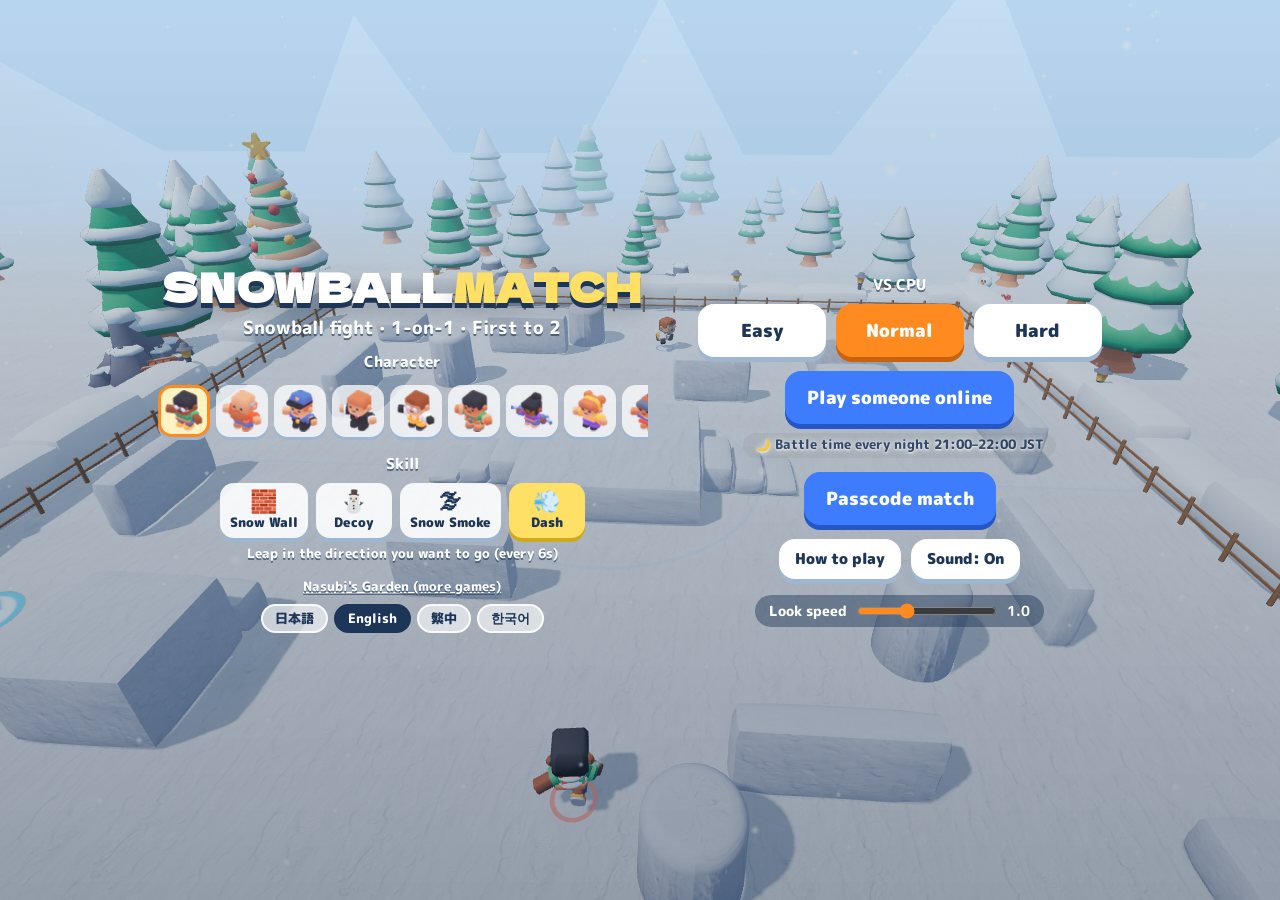
==== adcheck.html @ 894c69cc "広告の確認用ページ（見本・公開はしない） Co-Authored-By: Claude Opus 5.5 <noreply@anthropic.com> Claude-Session: https:/" ====
<!doctype html>
<html lang="ja">
<head>
<!-- Google tag (gtag.js) -->
<script async src="https://www.googletagmanager.com/gtag/js?id=G-5RB6XMN0QR"></script>
<script>
  window.dataLayer = window.dataLayer || [];
  function gtag(){dataLayer.push(arguments);}
  gtag('js', new Date());
  gtag('config', 'G-5RB6XMN0QR');
</script>
<meta charset="utf-8">
<meta name="viewport" content="width=device-width,initial-scale=1,maximum-scale=1,user-scalable=no,viewport-fit=cover">
<title>ユキダマッチ</title>
<meta name="description" content="雪合戦の1対1。走って、すべって、よじ登って、雪玉をぶつけ合え。遮蔽はだんだん溶けていく。">
<meta name="theme-color" content="#1d3557">
<meta property="og:title" content="ユキダマッチ">
<meta property="og:description" content="雪合戦の1対1。走って、すべって、よじ登って、雪玉をぶつけ合え">
<meta name="apple-mobile-web-app-capable" content="yes">
<link rel="manifest" href="manifest.json">
<link rel="icon" href="icons/icon-192.png">
<link rel="apple-touch-icon" href="icons/apple-touch-icon.png">
<link rel="preconnect" href="https://fonts.googleapis.com">
<link rel="preconnect" href="https://fonts.gstatic.com" crossorigin>
<link href="https://fonts.googleapis.com/css2?family=Dela+Gothic+One&family=M+PLUS+Rounded+1c:wght@500;800;900&display=swap" rel="stylesheet">
<link rel="stylesheet" href="css/style.css">
<!-- nasubi-track: 結果画面とXへの投稿の回数を記録（ゲームの動きには影響しない） -->
<script>(function(){try{var G="yukidama",IDS=["ov-result"];
function ev(n){try{if(typeof gtag==='function')gtag('event',n,{game:G});}catch(e){}}
var o=window.open;window.open=function(u){try{if(/intent\/(post|tweet)/.test(String(u)))ev('x_share');}catch(e){}return o.apply(window,arguments);};
if(!IDS.length)return;
function vis(e){if(!e||!e.isConnected||e.closest('[hidden]'))return false;var r=e.getBoundingClientRect();if(r.width<1||r.height<1)return false;for(var n=e;n&&n.nodeType===1;n=n.parentElement){var s=getComputedStyle(n);if(s.display==='none'||s.visibility==='hidden'||parseFloat(s.opacity)<0.05)return false;}return true;}
var was={};setInterval(function(){try{var any=false;for(var i=0;i<IDS.length;i++){if(vis(document.getElementById(IDS[i])))any=true;}if(any&&!was.v)ev('result_view');was.v=any;}catch(e){}},700);
}catch(e){}})();</script>
<meta name="robots" content="noindex">
<!-- nasubi-ad: 結果画面の決めた場所のいちばん下に広告の帯を1つだけ出す（遊んでいる最中は出さない・ボタンに重ねない） -->
<script>(function(){try{var C=[{"a": "#ov-result .card", "v": "#ov-result"}],AD='https://nasubi-no-oniwa.github.io/ad/';
if(/[?&]noad=1/.test(location.search))return;
var ifr=null,boxes=[];
function vis(e){if(!e||!e.isConnected||e.closest('[hidden]'))return false;var r=e.getBoundingClientRect();if(r.width<1||r.height<1)return false;for(var n=e;n&&n.nodeType===1;n=n.parentElement){var s=getComputedStyle(n);if(s.display==='none'||s.visibility==='hidden'||parseFloat(s.opacity)<0.05)return false;}return true;}
function mk(){var b=document.createElement('div');b.className='nsb-ad';b.style.cssText='display:block;width:320px;max-width:100%;height:50px;margin:12px auto 0;overflow:hidden;flex:0 0 auto;';return b;}
function place(){for(var i=0;i<C.length;i++){var a=document.querySelector(C[i].a);if(!a)continue;var b=boxes[i]||(boxes[i]=mk());if(b.parentNode!==a)a.appendChild(b);}}
function tick(){try{place();for(var i=0;i<C.length;i++){var v=document.querySelector(C[i].v),b=boxes[i];if(b&&vis(v)&&vis(b)){if(!ifr){ifr=document.createElement('iframe');ifr.title='ad';ifr.setAttribute('scrolling','no');ifr.width=320;ifr.height=50;ifr.style.cssText='border:0;width:320px;height:50px;display:block;max-width:100%';ifr.src=AD;}if(ifr.parentNode!==b)b.appendChild(ifr);return;}}}catch(_){}}
function go(){place();try{new MutationObserver(place).observe(document.body,{childList:true,subtree:true});}catch(_){}setInterval(tick,700);}
if(document.body)go();else document.addEventListener('DOMContentLoaded',go);
}catch(e){}})();</script>
</head>
<body>
<div id="view"></div>

<!-- タイトル -->
<div class="screen active" id="s-title">
  <div class="title-box">
    <div class="tcol">
      <div class="logo"><span class="l1" data-i="logo1">ユキ</span><span class="l2" data-i="logo2">ダマッチ</span></div>
      <div class="sub" data-i="sub">雪合戦 1対1 ・ 2本先取</div>
      <div class="sel"><div class="lv-label" data-i="chara">キャラ</div><div class="av-row" id="av-row"></div></div>
      <div class="sel"><div class="lv-label" data-i="skill">特技</div><div class="sk-row" id="sk-row"></div><div class="sk-desc" id="sk-desc"></div></div>
      <div class="tfoot"><a class="home-link" href="https://nasubi-no-oniwa.github.io/" data-i="home">なすびのお庭へ</a><div class="langs" role="group" aria-label="Language"><button type="button" data-lang="ja">日本語</button><button type="button" data-lang="en">English</button><button type="button" data-lang="zh">繁中</button><button type="button" data-lang="ko">한국어</button></div></div>
    </div>
    <div class="tcol">
      <div class="lv-label" data-i="vs_cpu2">CPUとたたかう</div>
      <div class="lv-row">
        <button class="btn lv" data-lv="easy" data-i="lv_easy">かんたん</button>
        <button class="btn lv hot" data-lv="normal" data-i="lv_normal">ふつう</button>
        <button class="btn lv" data-lv="hard" data-i="lv_hard">むずかしい</button>
      </div>
      <div class="row2"><button class="btn on-btn" id="btn-online" data-i="online2">あいことば対戦</button></div>
      <div class="row2">
        <button class="btn sm" id="btn-howto" data-i="howto">あそびかた</button>
        <button class="btn sm" id="btn-snd"><span data-i="sound_pre">音：</span><span id="snd-name">あり</span></button>
      </div>
      <label class="sens"><span data-i="sens">視点の速さ</span> <input type="range" id="in-sens" min="0.4" max="2.2" step="0.1" value="1"><b id="sens-v">1.0</b></label>
      <div class="loading" id="loading"><span data-i="loading">素材を読みこみ中… </span><b id="load-p">0%</b></div>
    </div>
  </div>
</div>

<!-- あいことば対戦 -->
<div class="screen" id="s-online">
  <div class="title-box">
    <div class="card on-card">
      <h2 data-i="online2">あいことば対戦</h2>
      <div id="on-form">
        <p class="note" data-i="on_note">同じ「あいことば」を入れた人と1対1。3人目からは観戦になります。</p>
        <label class="fld"><span data-i="name">なまえ</span><input id="in-name" maxlength="8" placeholder="8文字まで" data-ip="name_ph"></label>
        <label class="fld"><span data-i="passcode">あいことば</span><input id="in-code" maxlength="20" placeholder="例：ゆきがっせん" data-ip="ex_code"></label>
        <button class="btn hot" id="btn-join" data-i="enter">入る</button>
      </div>
      <div id="on-wait" style="display:none">
        <div class="vs"><span class="p0" id="on-n0">…</span><b>VS</b><span class="p1" id="on-n1">…</span></div>
        <p class="note" id="on-st" data-i="waiting_opp">相手を待っています…</p>
        <p class="note small" id="on-w"></p>
      </div>
      <button class="btn" id="btn-on-back" data-i="back">もどる</button>
    </div>
  </div>
</div>

<!-- 試合中の表示 -->
<div class="screen" id="s-game">
  <div id="hud">
    <div class="top">
      <div class="pips" id="pips-me"></div>
      <div class="tbox" id="tbox"><div class="rnd" id="h-round">1</div><div class="tm" id="h-time">0</div></div>
      <div class="pips" id="pips-foe"></div>
    </div>
    <div class="melt" id="h-melt"></div>
    <div class="cross" id="cross"><i></i><div class="ammo" id="ammo"></div><div class="rl" id="rl"></div></div>
    <div class="hitmark" id="hitmark"></div>
    <div class="hurt" id="hurt"></div>
    <div class="dir" id="dir"></div>
    <div class="splat" id="splat"></div>
    <div class="cold" id="cold"></div>
    <div class="brk" id="brk"></div>
    <div class="me">
      <div class="bars"><div class="ar"><i id="b-ar"></i><span><b data-i="armor">もこもこ</b> <em id="v-ar">75</em></span></div><div class="hp"><i id="b-hp"></i><span><b data-i="hp">体力</b> <em id="v-hp">150</em></span></div></div>
      <div class="items"><span id="it-cocoa" class="it">☕<b id="n-cocoa">0</b></span><span id="it-kairo" class="it">🔥<b id="n-kairo">0</b></span><span id="it-ice" class="it ice">❄<b id="n-ice">0</b></span><span id="it-sk" class="it sk"><u id="sk-ic">💨</u><b id="sk-cd"></b></span></div>
    </div>
    <div class="healbar" id="healbar"><div class="hn" id="heal-name"></div><div class="hb"><i id="heal-p"></i></div></div>
    <div id="foebars"></div>
    <div class="names" id="names"></div>
    <div class="rp-tag" id="rp-tag" data-ih="rp_tag">▶ リプレイ <small>タップでとばす</small></div>
    <div class="foeheal" id="foeheal"><span id="fh-ic">☕</span><b data-i="healing">回復中</b><div class="fhb"><i id="fh-p"></i></div></div>
    <div id="pops"></div>
    <div class="banner" id="banner"></div>
    <div class="msg" id="msg"></div>
    <div class="keys" id="keys" data-i="keys">WASD 移動 ／ マウス 視点 ／ 左クリック 投げる ／ Space ジャンプ（かべに向かって押しっぱなしで よじ登る）／ Shift スライディング ／ Q 特技 ／ E 回復 ／ R にぎる ／ Esc 一時停止</div>
    <button class="pause-btn" id="btn-pause">Ⅱ</button>
  </div>
  <div id="touch">
    <div id="stick-base"><div id="stick-knob"></div></div>
    <button class="tb" id="b-heal" data-i="b_heal">回復</button>
    <button class="tb" id="b-skill"><span id="tsk-ic">💨</span><i id="tsk-cd"></i></button>
    <button class="tb" id="b-slide" data-i="b_slide">すべる</button>
    <button class="tb" id="b-jump" data-i="b_jump">ジャンプ</button>
    <button class="tb big" id="b-fire" data-i="b_fire">投げる</button>
  </div>
</div>

<!-- 一時停止 -->
<div class="overlay" id="ov-pause"><div class="card">
  <h2 data-i="pause_t">一時停止</h2>
  <button class="btn hot" id="btn-resume" data-i="resume">つづける</button>
  <button class="btn" id="btn-quit">タイトルへ</button>
</div></div>

<!-- 結果 -->
<div class="overlay" id="ov-result"><div class="card">
  <div class="res-title" id="res-title">かち！</div>
  <div class="res-sc" id="res-sc">2 - 0</div>
  <div class="res-st" id="res-st"></div>
  <button class="btn hot" id="btn-again" data-i="again">もう一回</button>
  <p class="note small" id="res-wait"></p>
  <button class="btn" id="btn-title" data-i="to_title">タイトルへ</button>
</div></div>

<!-- あそびかた -->
<div class="overlay" id="ov-howto"><div class="card howto">
  <h2 data-i="howto">あそびかた</h2>
  <ul>
    <li data-ih="hw1"><b>勝ち方</b>：雪玉を当てて（12発くらい）、相手を<b>雪だるま</b>にしたら1本。2本先取で勝ち。</li>
    <li data-ih="hw2"><b>もこもこ</b>（青いゲージ）が先に減って、なくなると「パリン！」。そこから体力（白いゲージ）が減ります。</li>
    <li data-ih="hw3"><b>雪玉</b>：手に6こ。なくなると自動で「にぎる」（すきができる）。少し投げずにいると、自動でにぎり直します。</li>
    <li data-ih="hw4"><b>特技</b>（試合の前に1つえらぶ。使うと少し待つ）：🧱ゆきかべ＝目の前にかべ　⛄にせ雪だるま＝自分そっくりのおとりが走る（2発で割れる）　🌫雪けむり＝けむりの向こうが見えない　💨ダッシュ＝一気にとびこむ</li>
    <li data-ih="hw5"><b>ステージ</b>：雪の公園・雪山（高台と階段）・雪の路地（細い道）。ラウンドごとに変わります。</li>
    <li data-ih="hw6"><b>かべは溶ける</b>：青く光ってふるえたら、もうすぐ溶けます。時間がたつほど隠れる場所がなくなります。90秒をすぎると<b>寒さ</b>で少しずつ削れます。</li>
    <li data-ih="hw7"><b>アイテム</b>：光の柱が出たら、そこにわきます。<br>☕ココア＝体力回復　🔥カイロ＝もこもこ回復（それぞれ2こまで持てる。回復ボタンで使う。使っている間はおそいけど、受ける雪は2割へる。相手が回復中だと☕🔥マークが出る＝チャンス）<br>❄氷玉＝6発だけ、速くて痛い</li>
    <li data-ih="hw8"><b>動き</b>：走りながらスライディングで加速。すべりながらジャンプすると勢いが残ります。かべに向かってジャンプすると<b>よじ登れます</b>。青い丸はジャンプ台。</li>
    <li data-ih="hw9"><b>ねらい</b>：相手の近くをねらえば、少しだけ吸いつきます（スマホは強め）。</li>
    <li data-ih="hw10"><b>PC</b>：WASD・マウス・左クリック・Space・Shift・Q（特技）・E（回復）・R（にぎる）。<br><b>スマホ</b>：左で移動、右をなぞって視点、ボタンで投げる（投げるボタンをなぞっても視点が動く）。横向きがおすすめ。<br><b>コントローラー</b>：左右スティック・右トリガー投げる・A ジャンプ・B すべる・X にぎる・Y 回復・LB 特技。</li>
    <li data-ih="hw11"><b>あいことば対戦</b>：同じあいことばで1対1。3人目からは観戦。</li>
    <li class="credit" data-i="credit">素材：キャラ・小物・効果音 Kenney（kenney.nl, CC0）／雪の質感 Poly Haven（CC0）／BGM・ゲーム なすびのお庭</li>
  </ul>
  <button class="btn hot" id="btn-howto-close" data-i="close">とじる</button>
</div></div>

<div class="rotate" id="rotate" data-i="rotate">📱↻ 横向きにすると遊びやすいよ</div>

<script src="lib/three.min.js"></script>
<script src="lib/gltf.min.js"></script>
<script src="js/i18n.js"></script>
<script src="js/config.js"></script>
<script src="js/map.js"></script>
<script src="js/sim.js"></script>
<script src="js/cpu.js"></script>
<script src="js/assets.js"></script>
<script src="js/render.js"></script>
<script src="js/sound.js"></script>
<script src="js/input.js"></script>
<script src="js/online.js"></script>
<script src="js/qm.js"></script>
<script src="js/firebase-config.js"></script>
<script src="js/main.js"></script>
</body>
</html>
---- css/style.css ----
:root { --ink: #1d3557; --snow: #f4f8ff; --red: #ff5a4f; --blue: #3d7bff; --cta: #ff8a1f; --ar: #4fc3ff; }
* { box-sizing: border-box; -webkit-tap-highlight-color: transparent; }
html, body { margin: 0; height: 100%; overflow: hidden; background: #b9d6f0; color: var(--ink); font-family: 'M PLUS Rounded 1c', sans-serif; font-weight: 800; user-select: none; -webkit-user-select: none; touch-action: none; }
#view { position: fixed; inset: 0; }
#view canvas { display: block; width: 100%; height: 100%; }
button { font: inherit; color: inherit; cursor: pointer; }
.screen { position: fixed; inset: 0; display: none; }
.screen.active { display: block; }

/* タイトル */
#s-title { display: none; align-items: center; justify-content: center; background: linear-gradient(180deg, rgba(185,214,240,.25), rgba(29,53,87,.35)); }
#s-title.active { display: flex; }
.title-box { display: grid; grid-template-columns: minmax(0, 1.1fr) minmax(0, 1fr); gap: 28px; align-items: center; padding: max(12px, env(safe-area-inset-top)) max(16px, env(safe-area-inset-right)) 12px max(16px, env(safe-area-inset-left)); max-width: 1000px; width: 100%; max-height: 100%; overflow-y: auto; text-align: center; }
.tcol { min-width: 0; }
@media (max-aspect-ratio: 1/1) { .title-box { grid-template-columns: 1fr; gap: 10px; align-self: stretch; align-content: center; } }
.sel { margin-top: 8px; }
.av-row { position: relative; display: flex; gap: 6px; overflow-x: auto; padding: 4px 2px 8px; scrollbar-width: thin; justify-content: safe center; }
.av { flex: 0 0 auto; width: 52px; height: 52px; border-radius: 14px; border: 3px solid transparent; background: rgba(255,255,255,.75); padding: 2px; box-shadow: 0 3px 0 #9fb6d0; }
.av img { width: 100%; height: 100%; display: block; }
.av.on { border-color: #ff8a1f; background: #fff3c4; }
.loading { margin-top: 12px; color: #fff; font-size: 13px; text-shadow: 0 2px 0 rgba(29,53,87,.6); }
.loading.done { display: none; }
.btn:disabled { opacity: .5; }
.howto .credit { font-size: 12px; color: #667; }
@media (max-height: 460px) { .logo { font-size: 44px; } .sub { margin: 4px 0 6px; font-size: 14px; } .lv-label { margin-bottom: 4px; font-size: 13px; } .btn { padding: 9px 16px; font-size: 16px; } .btn.lv { min-width: 96px; } .row2 { margin-top: 10px; } .sens { margin-top: 8px; } .av { width: 44px; height: 44px; } .sk { min-width: 64px; padding: 4px 8px; } .sk-desc { margin-bottom: 4px; } }
.logo { white-space: nowrap; font-family: 'Dela Gothic One', sans-serif; font-size: clamp(36px, min(6.4vw, 12vh), 80px); line-height: 1; letter-spacing: .02em; text-shadow: 0 5px 0 #1d3557, 0 10px 24px rgba(0,0,0,.25); color: #fff; }
.logo .l1 { color: #fff; } .logo .l2 { color: #ffe066; }
.sub { margin: 8px 0 10px; font-size: 18px; color: #fff; text-shadow: 0 2px 0 rgba(29,53,87,.6); }
.lv-label { color: #fff; font-size: 15px; margin-bottom: 8px; text-shadow: 0 2px 0 rgba(29,53,87,.6); }
.lv-row { display: flex; gap: 10px; justify-content: center; flex-wrap: wrap; }
.btn { border: 0; border-radius: 16px; padding: 13px 22px; background: #fff; color: var(--ink); font-size: 18px; font-weight: 900; box-shadow: 0 5px 0 #9fb6d0; transition: transform .08s; }
.btn:active { transform: translateY(3px); box-shadow: 0 2px 0 #9fb6d0; }
.btn.hot { background: var(--cta); color: #fff; box-shadow: 0 5px 0 #c9620c; }
.btn.lv { min-width: 128px; }
.btn.sm { font-size: 15px; padding: 9px 16px; }
.row2 { display: flex; gap: 10px; justify-content: center; margin-top: 14px; }
.sk-row { display: flex; gap: 8px; justify-content: center; flex-wrap: wrap; margin-bottom: 6px; }
.sk { border: 0; border-radius: 14px; background: rgba(255,255,255,.88); color: var(--ink); padding: 6px 10px; font-size: 13px; font-weight: 900; box-shadow: 0 4px 0 #9fb6d0; display: flex; flex-direction: column; align-items: center; min-width: 76px; }
.sk span { font-size: 22px; line-height: 1.1; } .sk.on { background: #ffe066; box-shadow: 0 4px 0 #d1a91f; }
.sk-desc { color: #fff; font-size: 13px; margin-bottom: 14px; min-height: 18px; text-shadow: 0 2px 0 rgba(29,53,87,.6); }
.btn.on-btn { background: #3d7bff; color: #fff; box-shadow: 0 5px 0 #2556c4; }
.on-card { margin: 0 auto; }
.on-card .note { margin: 0 0 8px; font-size: 14px; font-weight: 500; color: #445; } .note.small { font-size: 12px; }
.fld { display: flex; flex-direction: column; text-align: left; font-size: 13px; gap: 4px; margin-bottom: 10px; }
.fld input { font: inherit; font-size: 17px; padding: 10px 12px; border-radius: 12px; border: 2px solid #c9d7ea; user-select: text; -webkit-user-select: text; }
#on-form .btn { width: 100%; }
.vs { display: flex; align-items: center; justify-content: center; gap: 14px; font-size: 20px; margin: 6px 0 10px; }
.vs b { font-family: 'Dela Gothic One'; font-weight: 400; color: #8899b0; }
.vs .p0 { color: var(--red); } .vs .p1 { color: var(--blue); }
.sens { display: inline-flex; align-items: center; gap: 8px; margin-top: 16px; color: #fff; font-size: 14px; background: rgba(29,53,87,.45); padding: 6px 14px; border-radius: 999px; }
.sens input { width: 140px; accent-color: var(--cta); }

/* HUD */
#hud { position: fixed; inset: 0; pointer-events: none; z-index: 2; }  /* 一時停止ボタンがタッチ操作の面より上に来るように */
#hud .top { position: absolute; top: max(8px, env(safe-area-inset-top)); left: 50%; transform: translateX(-50%); display: flex; align-items: center; gap: 12px; }
.pips { display: flex; gap: 6px; }
.pips i { width: 16px; height: 16px; border-radius: 50%; border: 3px solid #fff; background: rgba(29,53,87,.35); box-shadow: 0 2px 4px rgba(0,0,0,.25); }
#pips-me i.on { background: var(--red); } #pips-foe i.on { background: var(--blue); }
.tbox { background: rgba(29,53,87,.72); color: #fff; border-radius: 14px; padding: 4px 16px; text-align: center; min-width: 96px; }
.tbox .rnd { font-size: 11px; opacity: .85; } .tbox .tm { font-size: 22px; line-height: 1.1; font-variant-numeric: tabular-nums; }
.tbox.cold { background: rgba(60,140,255,.85); }
.melt { position: absolute; top: calc(max(8px, env(safe-area-inset-top)) + 58px); left: 50%; transform: translateX(-50%); font-size: 13px; color: #fff; background: rgba(29,53,87,.5); border-radius: 999px; padding: 2px 12px; opacity: 0; transition: opacity .3s; white-space: nowrap; }
.melt.show { opacity: 1; }
.cross { position: absolute; left: 50%; top: 50%; width: 0; height: 0; }
.cross > i { position: absolute; left: -4px; top: -4px; width: 8px; height: 8px; border-radius: 50%; background: #fff; box-shadow: 0 0 0 2px rgba(29,53,87,.7); transition: background .1s, transform .1s; }
.cross.lock > i { background: var(--red); transform: scale(1.3); }
.ammo { position: absolute; left: -26px; top: -26px; width: 52px; height: 52px; }
.ammo b { position: absolute; left: 50%; top: 50%; width: 6px; height: 6px; margin: -3px; border-radius: 50%; background: #fff; box-shadow: 0 0 0 1.5px rgba(29,53,87,.6); }
.ammo b.off { background: rgba(255,255,255,.2); }
.ammo b.ice { background: #8fe3ff; }
.rl { position: absolute; left: -24px; top: -24px; width: 48px; height: 48px; border-radius: 50%; opacity: 0; }
.rl.on { opacity: 1; }
.hitmark { position: absolute; left: 50%; top: 50%; width: 30px; height: 30px; margin: -15px; opacity: 0; }
.hitmark::before, .hitmark::after { content: ''; position: absolute; left: 13px; top: -2px; width: 4px; height: 34px; background: #fff; border-radius: 2px; box-shadow: 0 0 0 1.5px rgba(29,53,87,.6); }
.hitmark::before { transform: rotate(45deg); } .hitmark::after { transform: rotate(-45deg); }
.hitmark.ar::before, .hitmark.ar::after { background: var(--ar); }
.hitmark.show { animation: hm .22s ease-out; }
@keyframes hm { 0% { opacity: 1; transform: scale(1.35); } 100% { opacity: 0; transform: scale(.9); } }
.hurt { position: absolute; inset: 0; box-shadow: inset 0 0 120px 30px rgba(120,190,255,.85); opacity: 0; transition: opacity .35s; }
.hurt.low { box-shadow: inset 0 0 140px 40px rgba(255,80,80,.6); }
.dir { position: absolute; left: 50%; top: 50%; width: 220px; height: 220px; margin: -110px; opacity: 0; transition: opacity .5s; }
.dir::before { content: ''; position: absolute; left: 70px; top: -6px; width: 80px; height: 30px; border-radius: 50% 50% 0 0 / 100% 100% 0 0; border-top: 8px solid rgba(255,255,255,.95); filter: drop-shadow(0 0 4px rgba(29,53,87,.8)); }
.splat { position: absolute; inset: 0; opacity: 0; transition: opacity .7s; background: radial-gradient(circle at 30% 40%, rgba(255,255,255,.95) 0 9%, transparent 10%), radial-gradient(circle at 36% 33%, rgba(255,255,255,.9) 0 4%, transparent 5%), radial-gradient(circle at 25% 48%, rgba(255,255,255,.9) 0 3%, transparent 4%), radial-gradient(circle at 72% 62%, rgba(255,255,255,.9) 0 6%, transparent 7%), radial-gradient(circle at 78% 55%, rgba(255,255,255,.85) 0 3%, transparent 4%); }
.brk { position: absolute; inset: 0; opacity: 0; transition: opacity .4s; background: radial-gradient(circle, rgba(190,240,255,0) 30%, rgba(160,230,255,.55) 100%); }
body.watch .me, body.watch .cross, body.watch #touch, body.watch .healbar { display: none !important; }
.cold { position: absolute; inset: 0; opacity: 0; transition: opacity 1s; box-shadow: inset 0 0 160px 50px rgba(200,235,255,.9); }
.me { position: absolute; left: max(16px, env(safe-area-inset-left)); bottom: max(14px, env(safe-area-inset-bottom)); }
.bars { width: 230px; display: flex; flex-direction: column; gap: 4px; }
.bars > div { height: 12px; border-radius: 6px; background: rgba(29,53,87,.55); overflow: hidden; border: 2px solid rgba(255,255,255,.8); }
.bars .hp { height: 18px; } .bars .ar { height: 15px; }
.bars > div { position: relative; }
.bars span { position: absolute; left: 7px; top: 50%; transform: translateY(-50%); font-size: 10px; line-height: 1; color: #1d3557; text-shadow: 0 0 3px #fff, 0 0 3px #fff; white-space: nowrap; }
.bars em { font-style: normal; font-variant-numeric: tabular-nums; }
.bars i, .foebar i { display: block; height: 100%; width: 100%; transition: width .15s; }
.bars .ar i, .foebar .ar i { background: linear-gradient(90deg, #4fc3ff, #9be5ff); }
.bars .hp i { background: linear-gradient(90deg, #ffffff, #e8f1ff); }
.items { display: flex; gap: 6px; margin-top: 6px; }
.it { background: rgba(29,53,87,.62); color: #fff; border-radius: 10px; padding: 2px 9px; font-size: 15px; }
.it.sk { background: rgba(255,224,102,.9); color: var(--ink); } .it.sk.wait { background: rgba(29,53,87,.62); color: #fff; } .it.sk u { text-decoration: none; }
.it b { margin-left: 4px; } .it.zero { opacity: .45; } .it.ice { color: #aef0ff; }
.healbar { position: absolute; left: 50%; top: 62%; transform: translateX(-50%); width: 180px; text-align: center; opacity: 0; color: #fff; text-shadow: 0 2px 0 rgba(29,53,87,.7); font-size: 14px; }
.healbar.show { opacity: 1; }
.healbar .hb { height: 8px; border-radius: 4px; background: rgba(29,53,87,.6); overflow: hidden; margin-top: 3px; }
.healbar .hb i { display: block; height: 100%; width: 0; background: #ffd166; }
.foebar { position: absolute; left: 0; top: 0; width: 70px; transform: translate(-50%, -100%); display: none; flex-direction: column; gap: 2px; }
.foebar > div { height: 6px; background: rgba(29,53,87,.6); border-radius: 3px; overflow: hidden; }
.foebar .hp i { background: #fff; }
#pops { position: absolute; inset: 0; overflow: hidden; }
#foebars > div { position: absolute; left: 0; top: 0; width: 70px; display: flex; flex-direction: column; gap: 2px; }
#foebars > div > div { height: 6px; background: rgba(29,53,87,.6); border-radius: 3px; overflow: hidden; }
#foebars i { display: block; height: 100%; width: 100%; transition: width .15s; }
#foebars .ar i { background: linear-gradient(90deg, #4fc3ff, #9be5ff); } #foebars .hp i { background: #fff; }
#foebars em { font-style: normal; font-size: 11px; color: #fff; text-align: center; text-shadow: 0 1px 2px #1d3557; white-space: nowrap; }
.names { position: absolute; top: calc(max(8px, env(safe-area-inset-top)) + 2px); left: 50%; transform: translateX(-50%); width: 420px; display: none; justify-content: space-between; font-size: 12px; color: #fff; text-shadow: 0 1px 3px #1d3557; pointer-events: none; }
.names.show { display: flex; } .names span { width: 120px; } .names span:last-child { text-align: right; }
.rp-tag { position: absolute; left: 50%; top: 18%; transform: translateX(-50%); background: rgba(255,90,79,.9); color: #fff; border-radius: 999px; padding: 4px 16px; font-size: 16px; display: none; pointer-events: auto; }
.rp-tag small { font-size: 11px; opacity: .85; margin-left: 6px; } .rp-tag.show { display: block; animation: blink 1s infinite; }
body.replay #hud .cross, body.replay #touch { opacity: 0; }
body.replay::after { content: ''; position: fixed; inset: 0; pointer-events: none; border: 6px solid rgba(255,90,79,.7); }
@keyframes blink { 50% { opacity: .65; } }
.foeheal { position: absolute; left: 0; top: 0; transform: translate(-50%, -100%); display: none; flex-direction: column; align-items: center; color: #fff; font-size: 13px; text-shadow: 0 2px 0 rgba(29,53,87,.8); pointer-events: none; animation: fh .5s ease-in-out infinite alternate; }
.foeheal span { font-size: 26px; line-height: 1; filter: drop-shadow(0 0 6px #ffb347); }
.foeheal b { background: #ff8a1f; border-radius: 8px; padding: 0 7px; margin-top: 2px; text-shadow: none; }
.foeheal.wall { opacity: .75; } .foeheal.wall b { background: rgba(255,138,31,.75); }
.foeheal .fhb { width: 56px; height: 5px; background: rgba(29,53,87,.6); border-radius: 3px; overflow: hidden; margin-top: 3px; }
.foeheal .fhb i { display: block; height: 100%; width: 0; background: #ffd166; }
@keyframes fh { to { margin-top: -5px; } }
.pop { position: absolute; transform: translate(-50%, -50%); font-family: 'Dela Gothic One', sans-serif; font-size: 22px; color: #fff; text-shadow: 0 2px 0 #1d3557, 0 0 6px rgba(29,53,87,.6); animation: pop .8s ease-out forwards; white-space: nowrap; }
.pop.ar { color: #8fe3ff; } .pop.big { font-size: 34px; color: #bff3ff; }
@keyframes pop { 0% { opacity: 0; margin-top: 0; transform: translate(-50%, -50%) scale(.6); } 15% { opacity: 1; transform: translate(-50%, -50%) scale(1.15); } 100% { opacity: 0; margin-top: -46px; transform: translate(-50%, -50%) scale(1); } }
.banner { position: absolute; left: 0; right: 0; top: 30%; text-align: center; font-family: 'Dela Gothic One', sans-serif; font-size: clamp(40px, 9vw, 84px); color: #fff; text-shadow: 0 5px 0 #1d3557, 0 10px 30px rgba(0,0,0,.3); opacity: 0; }
.banner.show { animation: ban .5s cubic-bezier(.2,1.6,.4,1) forwards; }
.banner small { display: block; font-family: 'M PLUS Rounded 1c'; font-size: 20px; text-shadow: 0 2px 0 #1d3557; }
@keyframes ban { 0% { opacity: 0; transform: scale(1.8); } 100% { opacity: 1; transform: scale(1); } }
.msg { position: absolute; left: 50%; top: 22%; transform: translateX(-50%); background: rgba(29,53,87,.75); color: #fff; padding: 6px 16px; border-radius: 999px; font-size: 15px; opacity: 0; transition: opacity .25s; white-space: nowrap; }
.msg.show { opacity: 1; }
.keys { position: absolute; left: 50%; bottom: 8px; transform: translateX(-50%); font-size: 11px; color: #fff; background: rgba(29,53,87,.45); padding: 3px 12px; border-radius: 999px; white-space: nowrap; }
.pause-btn { position: absolute; right: max(12px, env(safe-area-inset-right)); top: max(10px, env(safe-area-inset-top)); width: 44px; height: 44px; border-radius: 50%; border: 0; background: rgba(29,53,87,.55); color: #fff; font-size: 16px; pointer-events: auto; }

/* タッチ */
#touch { position: fixed; inset: 0; display: none; z-index: 1; }
body.touch #touch { display: block; }
body.touch .keys { display: none; }
#stick-base { position: absolute; width: 112px; height: 112px; margin: -56px 0 0 -56px; border-radius: 50%; background: rgba(255,255,255,.18); border: 3px solid rgba(255,255,255,.6); opacity: 0; left: 22%; top: 70%; }
#stick-base.on { opacity: 1; }
#stick-knob { position: absolute; left: 50%; top: 50%; width: 50px; height: 50px; border-radius: 50%; background: rgba(255,255,255,.85); transform: translate(-50%, -50%); }
.tb { position: absolute; width: 64px; height: 64px; border-radius: 50%; border: 3px solid rgba(255,255,255,.85); background: rgba(29,53,87,.45); color: #fff; font-size: 13px; font-weight: 900; padding: 0; }
.tb.on { background: rgba(255,138,31,.85); }
.tb.big { width: 112px; height: 112px; font-size: 19px; background: rgba(255,90,79,.55); right: max(26px, env(safe-area-inset-right)); bottom: max(26px, env(safe-area-inset-bottom)); }
#b-jump { right: calc(max(26px, env(safe-area-inset-right)) + 126px); bottom: max(14px, env(safe-area-inset-bottom)); width: 82px; height: 82px; font-size: 15px; }
#b-slide { right: calc(max(26px, env(safe-area-inset-right)) + 112px); bottom: calc(max(18px, env(safe-area-inset-bottom)) + 104px); }
#b-skill { right: calc(max(26px, env(safe-area-inset-right)) + 14px); bottom: calc(max(26px, env(safe-area-inset-bottom)) + 124px); width: 62px; height: 62px; font-size: 26px; background: rgba(255,224,102,.65); overflow: hidden; }
#b-skill i { position: absolute; left: 0; right: 0; bottom: 0; height: 0; background: rgba(29,53,87,.6); }
#b-skill span { position: relative; z-index: 1; }
#b-heal { right: calc(max(26px, env(safe-area-inset-right)) + 218px); bottom: calc(max(18px, env(safe-area-inset-bottom)) + 30px); width: 58px; height: 58px; background: rgba(255,209,102,.5); }
body.touch .me { bottom: auto; top: max(10px, env(safe-area-inset-top)); }
body.touch .bars { width: 170px; }

/* 重ね画面 */
.overlay { position: fixed; inset: 0; display: none; align-items: center; justify-content: center; background: rgba(29,53,87,.45); z-index: 20; padding: 14px; }
.overlay.show { display: flex; }
.card { background: #fff; border-radius: 22px; padding: 22px 24px; text-align: center; max-width: 520px; width: 100%; max-height: 92vh; overflow: auto; box-shadow: 0 10px 0 rgba(29,53,87,.25); display: flex; flex-direction: column; gap: 12px; }
.card h2 { margin: 0; font-family: 'Dela Gothic One'; font-weight: 400; }
.res-title { font-family: 'Dela Gothic One'; font-size: 54px; line-height: 1.1; }
.res-title.win { color: var(--cta); } .res-title.lose { color: #6b7c99; }
.res-sc { font-size: 30px; }
.res-st { font-size: 14px; color: #556; line-height: 1.7; }
.howto { text-align: left; }
.howto ul { margin: 0; padding-left: 18px; font-weight: 500; font-size: 14px; line-height: 1.7; }
.howto li { margin-bottom: 6px; }
.howto .btn { align-self: center; }
.rotate { position: fixed; left: 50%; top: 10px; transform: translateX(-50%); background: rgba(29,53,87,.8); color: #fff; padding: 6px 14px; border-radius: 999px; font-size: 13px; z-index: 30; display: none; }
@media (orientation: portrait) { body.touch.playing .rotate { display: block; } }
body:not(.touch) .me { bottom: max(36px, env(safe-area-inset-bottom)); }

@media (max-aspect-ratio: 1/1) { .logo { font-size: clamp(36px, 11vw, 72px); } }
html, body { overscroll-behavior: none; }
#s-title { overflow: hidden; }
.qm-cnt { color: #1d3557; text-shadow: 0 1px 2px #fff, 0 0 6px #fff; }

/* ことばの切りかえ・お庭へ */
.tfoot { margin-top: 12px; display: flex; flex-direction: column; align-items: center; gap: 8px; }
.home-link { color: #fff; font-size: 13px; text-shadow: 0 2px 0 rgba(29,53,87,.6); }
.langs{display:flex;flex-wrap:wrap;gap:6px;justify-content:center}
.langs button{font:800 13px 'M PLUS Rounded 1c',sans-serif;background:rgba(255,255,255,.6);color:var(--ink);border:2px solid rgba(255,255,255,.85);border-radius:999px;padding:3px 12px;cursor:pointer}
.langs button[aria-pressed="true"]{background:var(--ink);color:#fff;border-color:var(--ink)}
@media (max-height: 460px) { .tfoot { margin-top: 8px; gap: 6px; flex-direction: row; flex-wrap: wrap; justify-content: center; } .langs button { padding: 2px 10px; font-size: 12px; } }
/* 韓国語：Dela Gothic One にハングルがないので Do Hyeon */
html[data-lang="ko"] .logo, html[data-lang="ko"] .banner, html[data-lang="ko"] .pop, html[data-lang="ko"] .card h2, html[data-lang="ko"] .res-title, html[data-lang="ko"] .vs b { font-family: 'Do Hyeon', 'M PLUS Rounded 1c', sans-serif; font-weight: 400; }
.bars span b { font-weight: inherit; }
/* 縦長・横長どちらでも上が切れずにスクロールできるように */
.title-box { align-content: safe center; }
@media (max-aspect-ratio: 1/1) { .title-box { align-content: safe center; } }
@media (max-height: 460px) {
  .lv-row { flex-wrap: nowrap; gap: 8px; }
  .btn.lv { min-width: 0; flex: 1 1 0; padding: 9px 6px; }
  .tfoot { margin-top: 6px; }
}
/* 英語の題字は長いので小さく */
.tcol { container-type: inline-size; }
html[data-lang="en"] .logo { font-size: min(7.9cqw, 64px); }
html[data-lang="en"] .btn.lv { letter-spacing: 0; }
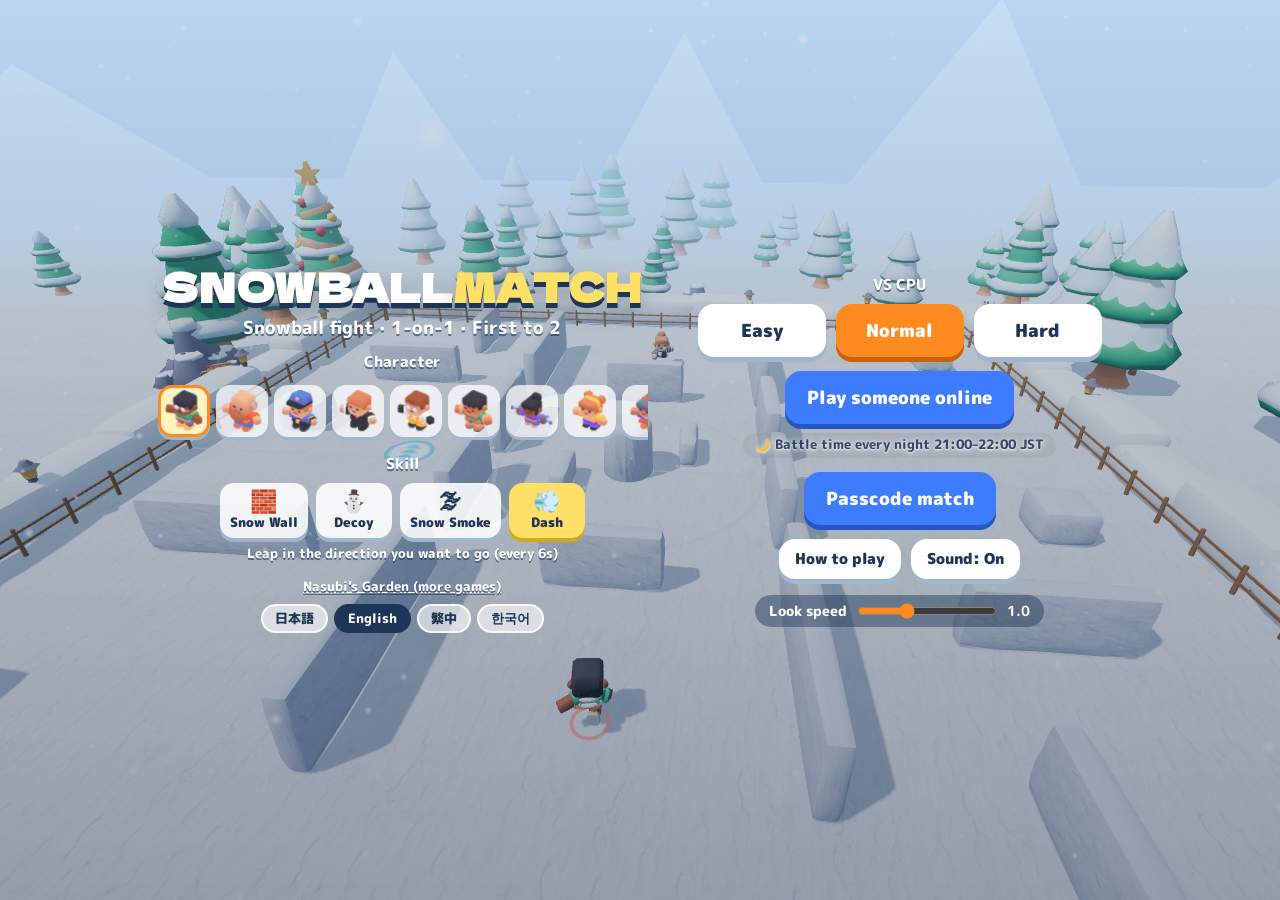
==== commit 75734c63: "広告の確認用ページ：広告の幅320pxを切らないように Co-Authored-By: Claude Opus 5.5 <noreply@anthropic.com> Claude-Session: " ====
--- a/adcheck.html
+++ b/adcheck.html
@@ -33,14 +33,14 @@
 var was={};setInterval(function(){try{var any=false;for(var i=0;i<IDS.length;i++){if(vis(document.getElementById(IDS[i])))any=true;}if(any&&!was.v)ev('result_view');was.v=any;}catch(e){}},700);
 }catch(e){}})();</script>
 <meta name="robots" content="noindex">
-<!-- nasubi-ad: 結果画面の決めた場所のいちばん下に広告の帯を1つだけ出す（遊んでいる最中は出さない・ボタンに重ねない） -->
+<!-- nasubi-ad: 結果画面の決めた場所のいちばん下に広告の帯を1つだけ出す（遊んでいる最中は出さない・ボタンに重ねない・広告の幅320pxを切らない） -->
 <script>(function(){try{var C=[{"a": "#ov-result .card", "v": "#ov-result"}],AD='https://nasubi-no-oniwa.github.io/ad/';
 if(/[?&]noad=1/.test(location.search))return;
 var ifr=null,boxes=[];
 function vis(e){if(!e||!e.isConnected||e.closest('[hidden]'))return false;var r=e.getBoundingClientRect();if(r.width<1||r.height<1)return false;for(var n=e;n&&n.nodeType===1;n=n.parentElement){var s=getComputedStyle(n);if(s.display==='none'||s.visibility==='hidden'||parseFloat(s.opacity)<0.05)return false;}return true;}
-function mk(){var b=document.createElement('div');b.className='nsb-ad';b.style.cssText='display:block;width:320px;max-width:100%;height:50px;margin:12px auto 0;overflow:hidden;flex:0 0 auto;';return b;}
+function mk(){var b=document.createElement('div');b.className='nsb-ad';b.style.cssText='display:block;position:static;float:none;box-sizing:content-box;width:320px;min-width:320px;max-width:none;height:50px;margin:12px calc((100% - 320px) / 2) 0;padding:0;border:0;background:none;box-shadow:none;border-radius:0;transform:none;overflow:hidden;flex:0 0 auto;align-self:center;';return b;}
 function place(){for(var i=0;i<C.length;i++){var a=document.querySelector(C[i].a);if(!a)continue;var b=boxes[i]||(boxes[i]=mk());if(b.parentNode!==a)a.appendChild(b);}}
-function tick(){try{place();for(var i=0;i<C.length;i++){var v=document.querySelector(C[i].v),b=boxes[i];if(b&&vis(v)&&vis(b)){if(!ifr){ifr=document.createElement('iframe');ifr.title='ad';ifr.setAttribute('scrolling','no');ifr.width=320;ifr.height=50;ifr.style.cssText='border:0;width:320px;height:50px;display:block;max-width:100%';ifr.src=AD;}if(ifr.parentNode!==b)b.appendChild(ifr);return;}}}catch(_){}}
+function tick(){try{place();for(var i=0;i<C.length;i++){var v=document.querySelector(C[i].v),b=boxes[i];if(b&&vis(v)&&vis(b)){if(!ifr){ifr=document.createElement('iframe');ifr.title='ad';ifr.setAttribute('scrolling','no');ifr.width=320;ifr.height=50;ifr.style.cssText='border:0;margin:0;padding:0;width:320px;height:50px;display:block;max-width:none';ifr.src=AD;}if(ifr.parentNode!==b)b.appendChild(ifr);return;}}}catch(_){}}
 function go(){place();try{new MutationObserver(place).observe(document.body,{childList:true,subtree:true});}catch(_){}setInterval(tick,700);}
 if(document.body)go();else document.addEventListener('DOMContentLoaded',go);
 }catch(e){}})();</script>
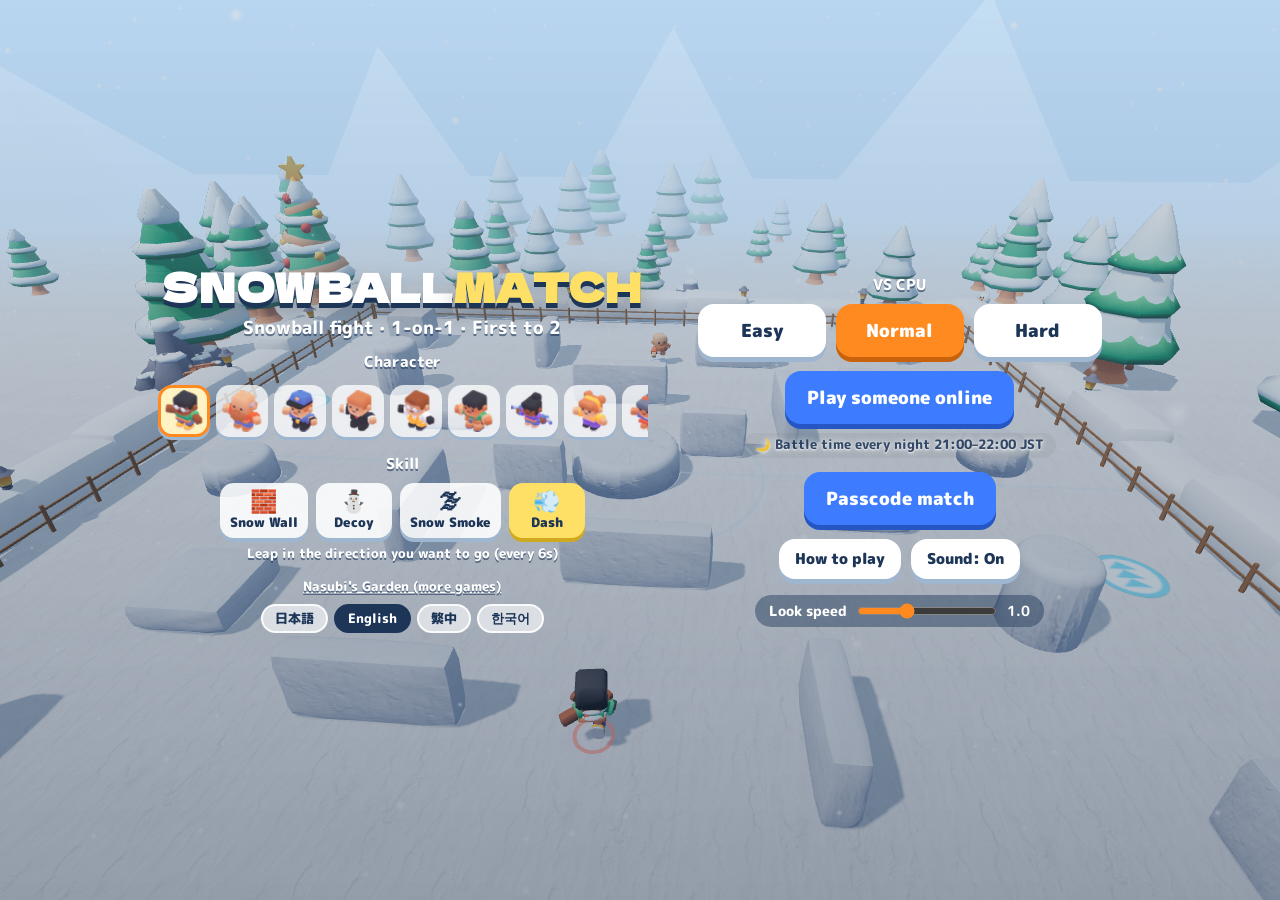
==== commit ec6b8a35: "広告の確認用ページ：結果が出て1.2秒たってから広告を見せる版（本番はまだ） Co-Authored-By: Claude Opus 5.5 <noreply@anthropic.com> Claud" ====
--- a/adcheck.html
+++ b/adcheck.html
@@ -32,18 +32,23 @@
 function vis(e){if(!e||!e.isConnected||e.closest('[hidden]'))return false;var r=e.getBoundingClientRect();if(r.width<1||r.height<1)return false;for(var n=e;n&&n.nodeType===1;n=n.parentElement){var s=getComputedStyle(n);if(s.display==='none'||s.visibility==='hidden'||parseFloat(s.opacity)<0.05)return false;}return true;}
 var was={};setInterval(function(){try{var any=false;for(var i=0;i<IDS.length;i++){if(vis(document.getElementById(IDS[i])))any=true;}if(any&&!was.v)ev('result_view');was.v=any;}catch(e){}},700);
 }catch(e){}})();</script>
-<meta name="robots" content="noindex">
-<!-- nasubi-ad: 結果画面の決めた場所のいちばん下に広告の帯を1つだけ出す（遊んでいる最中は出さない・ボタンに重ねない・広告の幅320pxを切らない） -->
-<script>(function(){try{var C=[{"a": "#ov-result .card", "v": "#ov-result"}],AD='https://nasubi-no-oniwa.github.io/ad/';
+<!-- nasubi-ad: 結果画面の決めた場所に広告の帯を1つだけ出す（遊んでいる最中は出さない・ボタンに重ねない・広告の幅320pxを切らない・結果が出て1.2秒たってから見せる） -->
+<script>(function(){try{var C=[{"a": "#ov-result .card", "v": "#ov-result"}],AD='https://nasubi-no-oniwa.github.io/ad/',WAIT=1200;
 if(/[?&]noad=1/.test(location.search))return;
-var ifr=null,boxes=[];
+var ifr=null,boxes=[],since=0;
 function vis(e){if(!e||!e.isConnected||e.closest('[hidden]'))return false;var r=e.getBoundingClientRect();if(r.width<1||r.height<1)return false;for(var n=e;n&&n.nodeType===1;n=n.parentElement){var s=getComputedStyle(n);if(s.display==='none'||s.visibility==='hidden'||parseFloat(s.opacity)<0.05)return false;}return true;}
 function mk(){var b=document.createElement('div');b.className='nsb-ad';b.style.cssText='display:block;position:static;float:none;box-sizing:content-box;width:320px;min-width:320px;max-width:none;height:50px;margin:12px calc((100% - 320px) / 2) 0;padding:0;border:0;background:none;box-shadow:none;border-radius:0;transform:none;overflow:hidden;flex:0 0 auto;align-self:center;';return b;}
-function place(){for(var i=0;i<C.length;i++){var a=document.querySelector(C[i].a);if(!a)continue;var b=boxes[i]||(boxes[i]=mk());if(b.parentNode!==a)a.appendChild(b);}}
-function tick(){try{place();for(var i=0;i<C.length;i++){var v=document.querySelector(C[i].v),b=boxes[i];if(b&&vis(v)&&vis(b)){if(!ifr){ifr=document.createElement('iframe');ifr.title='ad';ifr.setAttribute('scrolling','no');ifr.width=320;ifr.height=50;ifr.style.cssText='border:0;margin:0;padding:0;width:320px;height:50px;display:block;max-width:none';ifr.src=AD;}if(ifr.parentNode!==b)b.appendChild(ifr);return;}}}catch(_){}}
-function go(){place();try{new MutationObserver(place).observe(document.body,{childList:true,subtree:true});}catch(_){}setInterval(tick,700);}
+function place(){for(var i=0;i<C.length;i++){var a=document.querySelector(C[i].a);if(!a)continue;var b=boxes[i]||(boxes[i]=mk());if(C[i].p==='first'){if(a.firstElementChild!==b)a.insertBefore(b,a.firstChild);}else if(b.parentNode!==a)a.appendChild(b);}}
+function hide(){if(ifr)ifr.style.visibility='hidden';}
+function tick(){try{place();var k=-1;for(var i=0;i<C.length;i++){var v=document.querySelector(C[i].v),b=boxes[i];if(b&&vis(v)&&vis(b)){k=i;break;}}
+if(k<0){since=0;hide();return;}
+var now=Date.now();if(!since)since=now;if(now-since<WAIT){hide();return;}
+if(!ifr){ifr=document.createElement('iframe');ifr.title='ad';ifr.setAttribute('scrolling','no');ifr.width=320;ifr.height=50;ifr.style.cssText='border:0;margin:0;padding:0;width:320px;height:50px;display:block;max-width:none;visibility:hidden';ifr.src=AD;}
+if(ifr.parentNode!==boxes[k])boxes[k].appendChild(ifr);ifr.style.visibility='visible';}catch(_){}}
+function go(){place();try{new MutationObserver(place).observe(document.body,{childList:true,subtree:true});}catch(_){}setInterval(tick,300);}
 if(document.body)go();else document.addEventListener('DOMContentLoaded',go);
 }catch(e){}})();</script>
+<meta name="robots" content="noindex">
 </head>
 <body>
 <div id="view"></div>
